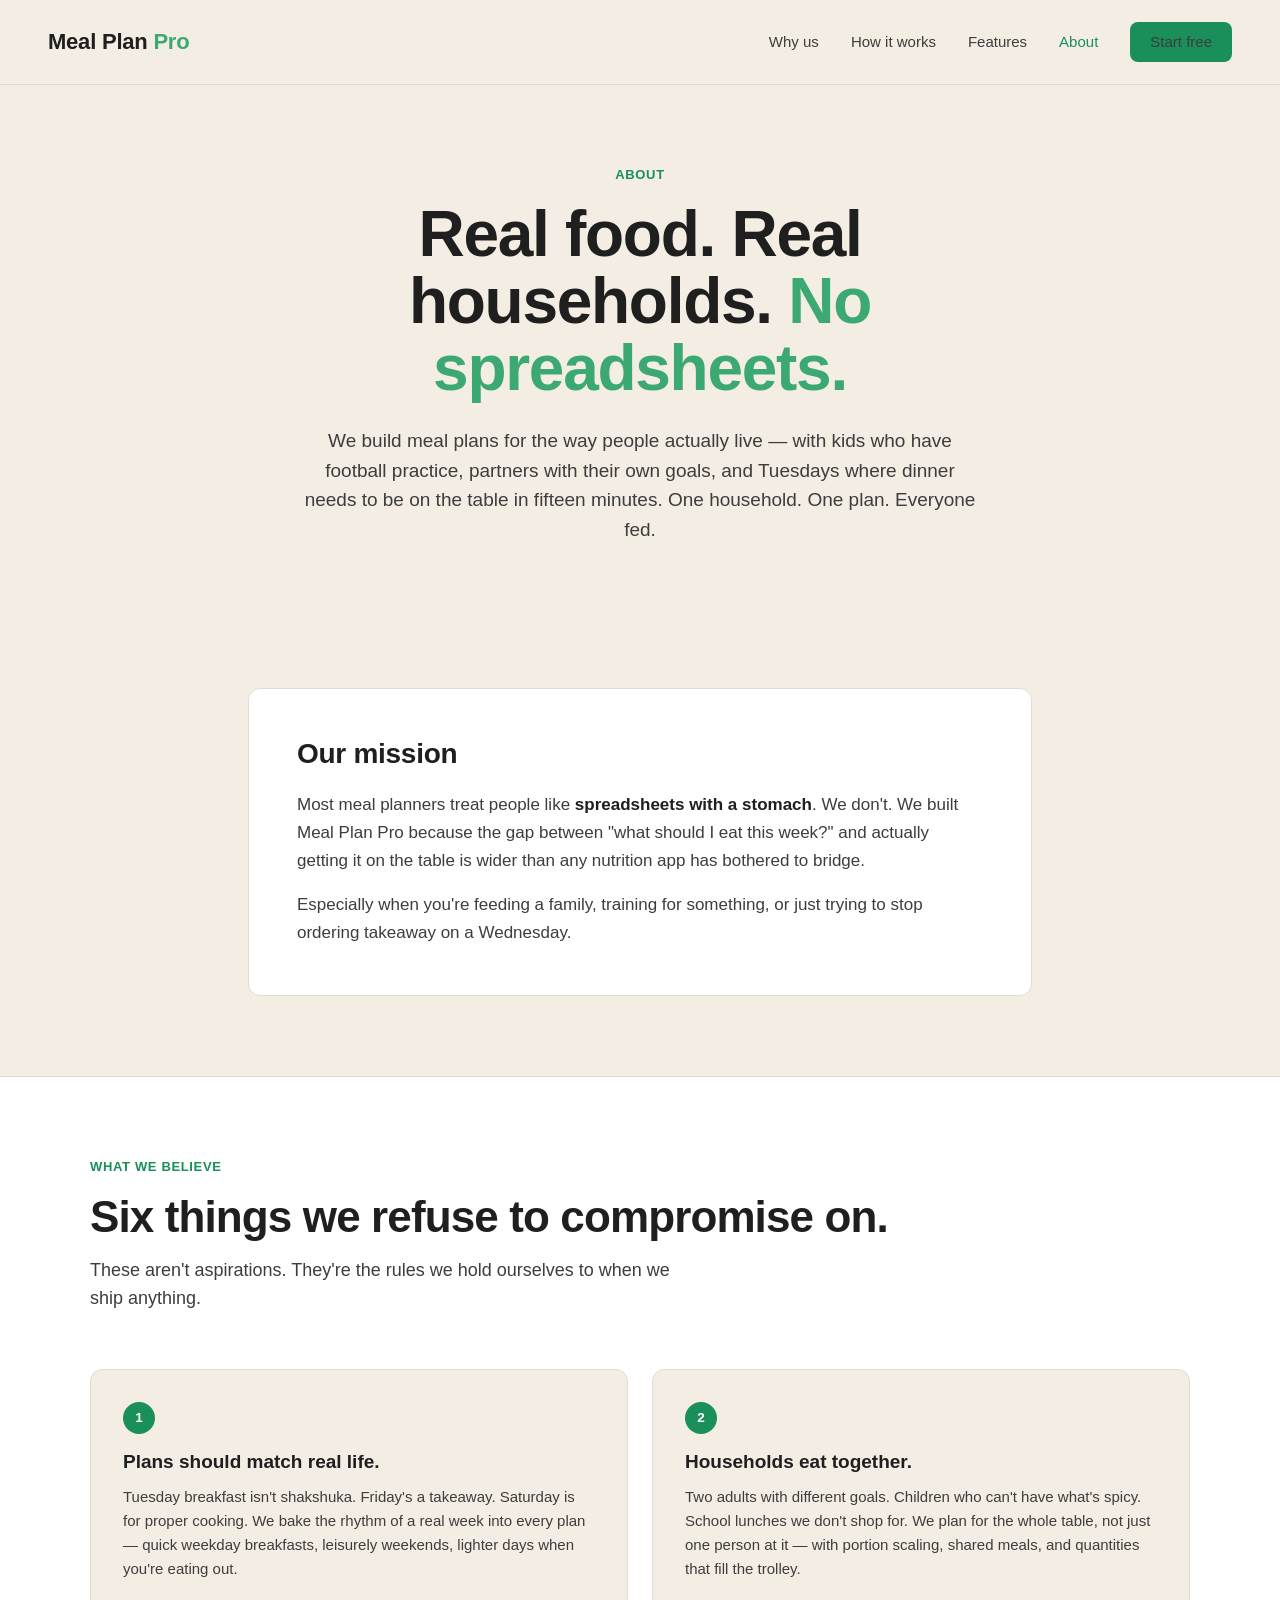
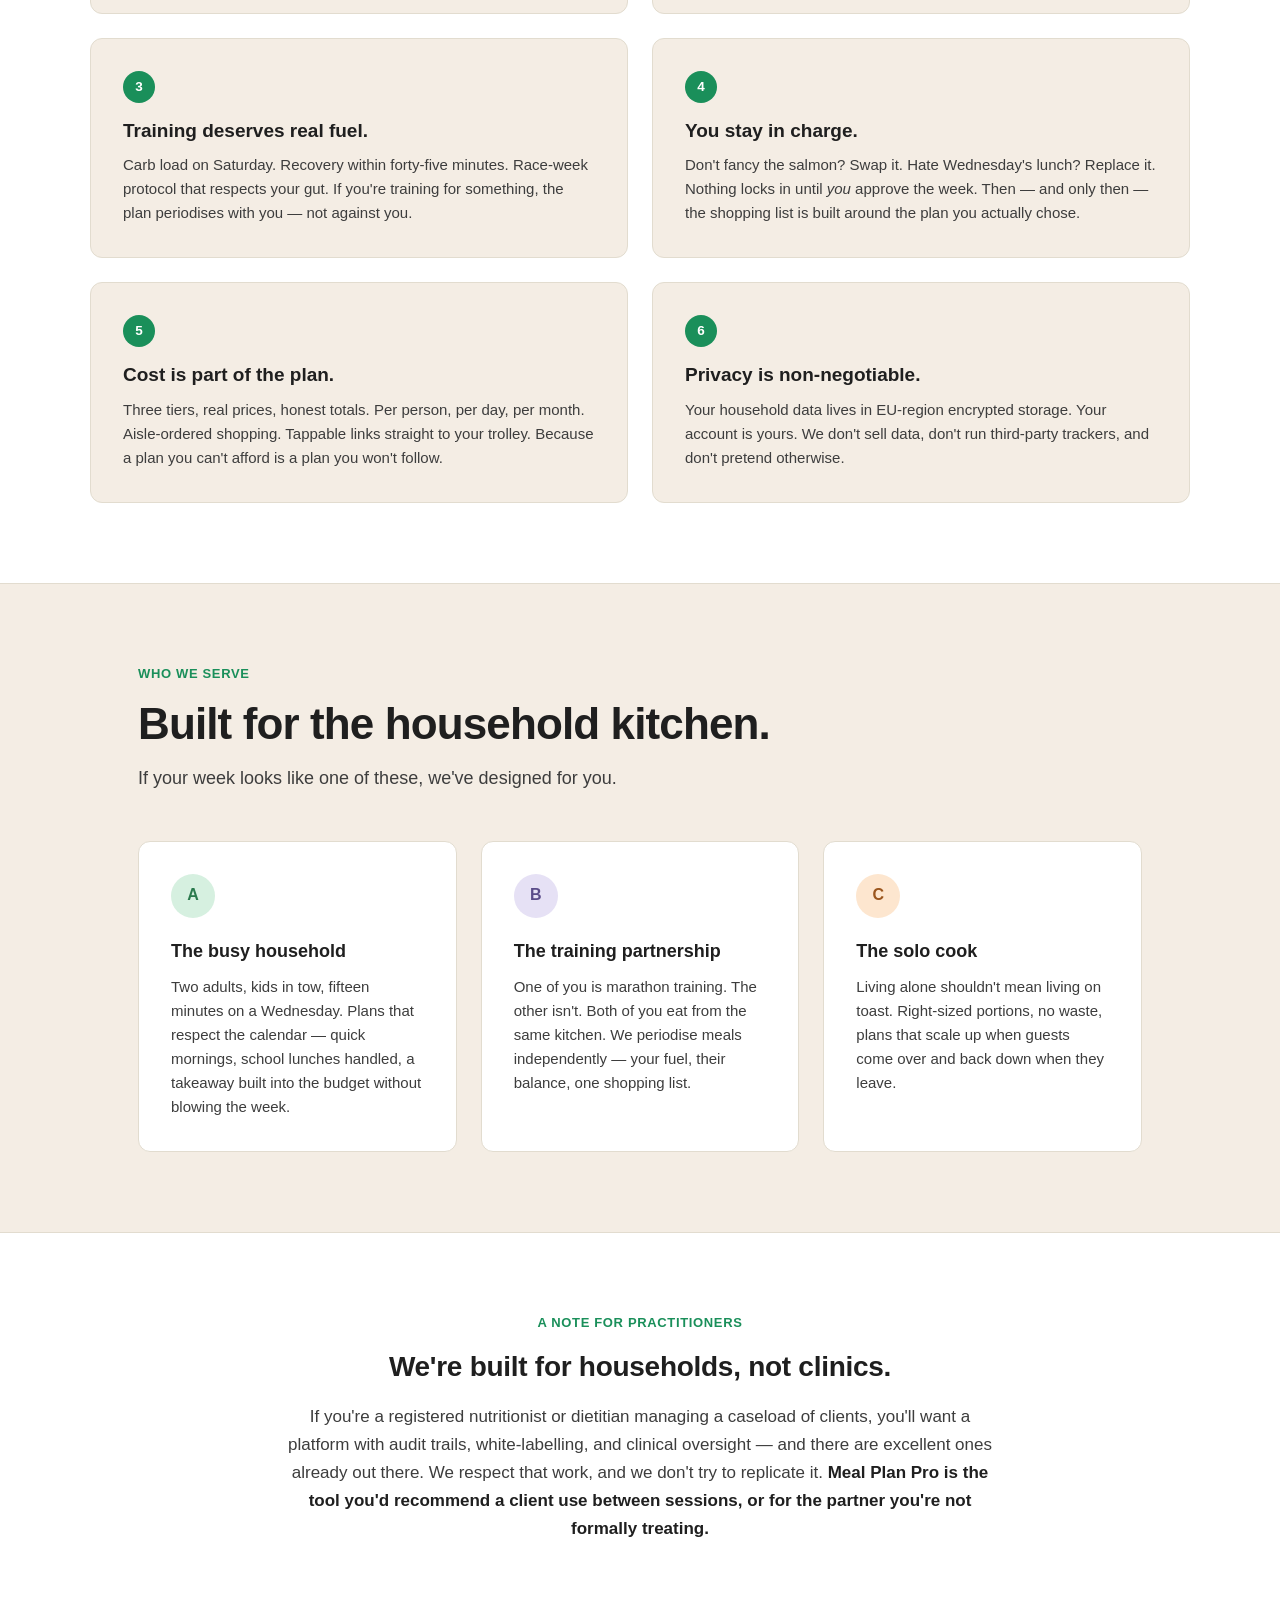
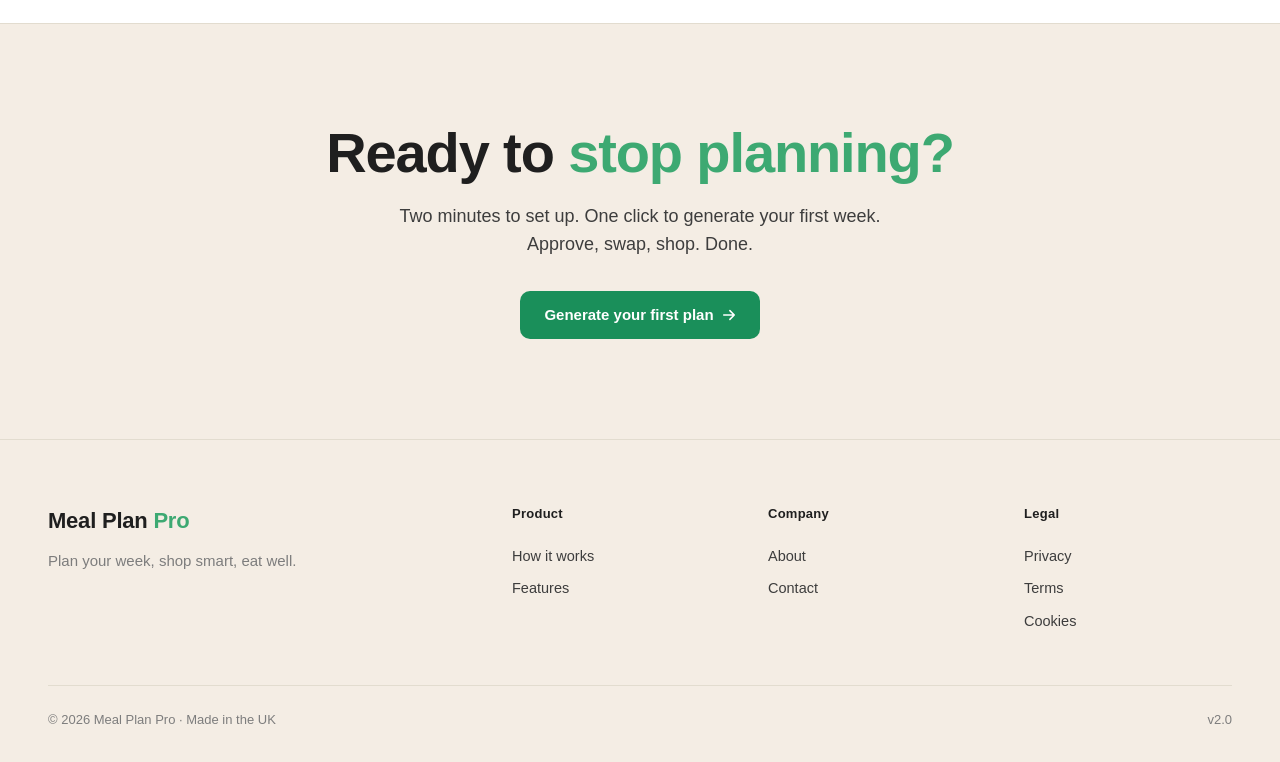
==== about.html @ d44e3ed5 "Add files via upload Initial Marketing Site" ====
<!DOCTYPE html>
<html lang="en-GB">
<head>
<meta charset="UTF-8">
<meta name="viewport" content="width=device-width, initial-scale=1.0">
<title>About — Meal Plan Pro</title>
<style>
  :root {
    --green-primary: #1a8f5a;
    --green-primary-dark: #15784a;
    --green-accent: #3da972;
    --cream: #f4ede4;
    --white: #ffffff;
    --ink: #1f1f1f;
    --ink-soft: #3d3d3d;
    --grey: #7d7d7d;
    --grey-light: #b8b3a9;
    --rule: #e2dccf;
    --chip-omega: #d6f0e0;
    --chip-omega-text: #2a7a4d;
    --chip-tag: #e6e1f5;
    --chip-tag-text: #5b4d8a;
  }

  * { box-sizing: border-box; margin: 0; padding: 0; }
  html { scroll-behavior: smooth; }

  body {
    font-family: "Segoe UI", -apple-system, BlinkMacSystemFont, "Helvetica Neue", Arial, sans-serif;
    background: var(--cream);
    color: var(--ink);
    line-height: 1.55;
    font-size: 16px;
    overflow-x: hidden;
  }

  header {
    border-bottom: 1px solid var(--rule);
    padding: 22px 48px;
    display: flex;
    justify-content: space-between;
    align-items: center;
    position: sticky;
    top: 0;
    z-index: 50;
    backdrop-filter: blur(8px);
    background: rgba(244, 237, 228, 0.94);
  }

  .logo {
    font-size: 22px;
    font-weight: 700;
    letter-spacing: -0.01em;
    color: var(--ink);
    text-decoration: none;
  }
  .logo span { color: var(--green-accent); }

  .nav-links {
    display: flex;
    gap: 32px;
    align-items: center;
  }

  .nav-links a {
    color: var(--ink-soft);
    text-decoration: none;
    font-size: 15px;
    font-weight: 500;
    transition: color 0.2s;
  }

  .nav-links a:hover { color: var(--green-primary); }
  .nav-links a.active { color: var(--green-primary); }

  .btn-primary {
    background: var(--green-primary);
    color: var(--white);
    padding: 10px 20px;
    border-radius: 8px;
    text-decoration: none;
    font-size: 14.5px;
    font-weight: 600;
    transition: background 0.2s;
    display: inline-flex;
    align-items: center;
    gap: 8px;
    border: none;
    cursor: pointer;
    line-height: 1.3;
  }

  .btn-primary:hover { background: var(--green-primary-dark); }
  .btn-primary.lg { padding: 14px 24px; font-size: 15px; border-radius: 10px; }

  /* HERO */
  .hero {
    padding: 80px 48px 64px;
    max-width: 880px;
    margin: 0 auto;
    text-align: center;
  }

  .section-eyebrow {
    font-size: 13px;
    font-weight: 600;
    color: var(--green-primary);
    letter-spacing: 0.05em;
    margin-bottom: 16px;
    text-transform: uppercase;
  }

  .hero h1 {
    font-size: clamp(40px, 5.5vw, 64px);
    font-weight: 700;
    line-height: 1.05;
    letter-spacing: -0.02em;
    margin-bottom: 24px;
    color: var(--ink);
  }

  .hero h1 .accent { color: var(--green-accent); }

  .hero-lede {
    font-size: 19px;
    line-height: 1.55;
    color: var(--ink-soft);
    max-width: 680px;
    margin: 0 auto;
  }

  /* MISSION */
  .mission {
    padding: 80px 48px;
    max-width: 880px;
    margin: 0 auto;
  }

  .mission-block {
    background: var(--white);
    border: 1px solid var(--rule);
    border-radius: 12px;
    padding: 48px;
  }

  .mission-block h2 {
    font-size: 28px;
    font-weight: 700;
    line-height: 1.2;
    letter-spacing: -0.01em;
    margin-bottom: 20px;
    color: var(--ink);
  }

  .mission-block p {
    font-size: 17px;
    line-height: 1.65;
    color: var(--ink-soft);
    margin-bottom: 16px;
  }

  .mission-block p:last-child { margin-bottom: 0; }

  .mission-block strong {
    color: var(--ink);
    font-weight: 600;
  }

  /* PRINCIPLES */
  .principles {
    padding: 80px 48px;
    background: var(--white);
    border-top: 1px solid var(--rule);
    border-bottom: 1px solid var(--rule);
  }

  .principles-inner {
    max-width: 1100px;
    margin: 0 auto;
  }

  .principles h2 {
    font-size: clamp(32px, 4vw, 44px);
    font-weight: 700;
    line-height: 1.1;
    letter-spacing: -0.02em;
    margin-bottom: 16px;
    color: var(--ink);
  }

  .principles-lede {
    font-size: 18px;
    color: var(--ink-soft);
    margin-bottom: 56px;
    max-width: 600px;
  }

  .principles-grid {
    display: grid;
    grid-template-columns: repeat(2, 1fr);
    gap: 24px;
  }

  .principle {
    padding: 32px;
    border: 1px solid var(--rule);
    border-radius: 12px;
    background: var(--cream);
    transition: transform 0.3s, box-shadow 0.3s;
  }

  .principle:hover {
    transform: translateY(-2px);
    box-shadow: 0 8px 24px -10px rgba(31, 31, 31, 0.1);
  }

  .principle-num {
    display: inline-block;
    width: 32px;
    height: 32px;
    border-radius: 50%;
    background: var(--green-primary);
    color: var(--white);
    text-align: center;
    line-height: 32px;
    font-weight: 700;
    font-size: 13.5px;
    margin-bottom: 16px;
  }

  .principle h3 {
    font-size: 19px;
    font-weight: 600;
    line-height: 1.3;
    margin-bottom: 10px;
    color: var(--ink);
  }

  .principle p {
    font-size: 15px;
    line-height: 1.6;
    color: var(--ink-soft);
  }

  /* HOUSEHOLDS */
  .households {
    padding: 80px 48px;
    max-width: 1100px;
    margin: 0 auto;
  }

  .households h2 {
    font-size: clamp(32px, 4vw, 44px);
    font-weight: 700;
    line-height: 1.1;
    letter-spacing: -0.02em;
    margin-bottom: 16px;
    color: var(--ink);
  }

  .households-lede {
    font-size: 18px;
    color: var(--ink-soft);
    margin-bottom: 48px;
    max-width: 600px;
  }

  .household-cards {
    display: grid;
    grid-template-columns: repeat(3, 1fr);
    gap: 24px;
  }

  .household-card {
    background: var(--white);
    border: 1px solid var(--rule);
    border-radius: 12px;
    padding: 32px;
    transition: transform 0.3s, box-shadow 0.3s;
  }

  .household-card:hover {
    transform: translateY(-2px);
    box-shadow: 0 8px 24px -10px rgba(31, 31, 31, 0.1);
  }

  .household-icon {
    width: 44px;
    height: 44px;
    border-radius: 50%;
    background: var(--chip-omega);
    color: var(--chip-omega-text);
    display: flex;
    align-items: center;
    justify-content: center;
    font-weight: 700;
    font-size: 16px;
    margin-bottom: 20px;
  }

  .household-card:nth-child(2) .household-icon {
    background: var(--chip-tag);
    color: var(--chip-tag-text);
  }

  .household-card:nth-child(3) .household-icon {
    background: #fde6cf;
    color: #9b561e;
  }

  .household-card h3 {
    font-size: 18px;
    font-weight: 600;
    margin-bottom: 10px;
    color: var(--ink);
  }

  .household-card p {
    font-size: 15px;
    line-height: 1.6;
    color: var(--ink-soft);
  }

  /* PRACTITIONERS NOTE */
  .pract {
    padding: 80px 48px;
    background: var(--white);
    border-top: 1px solid var(--rule);
    border-bottom: 1px solid var(--rule);
  }

  .pract-inner {
    max-width: 720px;
    margin: 0 auto;
    text-align: center;
  }

  .pract h2 {
    font-size: 28px;
    font-weight: 700;
    line-height: 1.2;
    letter-spacing: -0.01em;
    margin-bottom: 20px;
    color: var(--ink);
  }

  .pract p {
    font-size: 17px;
    line-height: 1.65;
    color: var(--ink-soft);
  }

  .pract p strong { color: var(--ink); font-weight: 600; }

  /* CTA */
  .cta {
    padding: 100px 48px;
    text-align: center;
  }

  .cta-inner {
    max-width: 720px;
    margin: 0 auto;
  }

  .cta h2 {
    font-size: clamp(36px, 4.5vw, 56px);
    font-weight: 700;
    line-height: 1.05;
    letter-spacing: -0.02em;
    margin-bottom: 20px;
    color: var(--ink);
  }

  .cta h2 .accent { color: var(--green-accent); }

  .cta p {
    font-size: 18px;
    line-height: 1.55;
    color: var(--ink-soft);
    margin-bottom: 32px;
    max-width: 540px;
    margin-left: auto;
    margin-right: auto;
  }

  /* FOOTER */
  footer {
    padding: 64px 48px 32px;
    background: var(--cream);
    border-top: 1px solid var(--rule);
  }

  .footer-inner {
    max-width: 1280px;
    margin: 0 auto;
    display: grid;
    grid-template-columns: 2fr 1fr 1fr 1fr;
    gap: 48px;
    margin-bottom: 48px;
  }

  .footer-brand {
    font-size: 22px;
    font-weight: 700;
    letter-spacing: -0.01em;
    margin-bottom: 12px;
  }
  .footer-brand span { color: var(--green-accent); }

  .footer-tagline {
    font-size: 15px;
    color: var(--grey);
    max-width: 280px;
    line-height: 1.5;
  }

  .footer-col h5 {
    font-size: 13px;
    font-weight: 600;
    color: var(--ink);
    margin-bottom: 16px;
    letter-spacing: 0.02em;
  }

  .footer-col a {
    display: block;
    color: var(--ink-soft);
    text-decoration: none;
    font-size: 14.5px;
    padding: 5px 0;
    transition: color 0.2s;
  }

  .footer-col a:hover { color: var(--green-primary); }

  .footer-bottom {
    max-width: 1280px;
    margin: 0 auto;
    padding-top: 24px;
    border-top: 1px solid var(--rule);
    display: flex;
    justify-content: space-between;
    flex-wrap: wrap;
    gap: 12px;
    font-size: 13px;
    color: var(--grey);
  }

  /* RESPONSIVE */
  @media (max-width: 900px) {
    header { padding: 16px 24px; }
    .nav-links { gap: 12px; }
    .nav-links a:not(.btn-primary) { display: none; }
    .hero { padding: 56px 24px 48px; }
    .mission { padding: 48px 24px; }
    .mission-block { padding: 32px; }
    .principles, .pract { padding: 64px 24px; }
    .households { padding: 64px 24px; }
    .principles-grid { grid-template-columns: 1fr; gap: 16px; }
    .household-cards { grid-template-columns: 1fr; }
    .cta { padding: 64px 24px; }
    .footer-inner { grid-template-columns: 1fr 1fr; gap: 32px; }
  }

  @media (max-width: 500px) {
    .footer-inner { grid-template-columns: 1fr; }
  }
</style>
</head>
<body>

<header>
  <a href="index.html" class="logo">Meal Plan <span>Pro</span></a>
  <nav class="nav-links">
    <a href="index.html#problem">Why us</a>
    <a href="how-it-works.html">How it works</a>
    <a href="index.html#features">Features</a>
    <a href="about.html" class="active">About</a>
    <a href="https://meal-plan-frontend-4tsb.onrender.com" class="btn-primary">Start free</a>
  </nav>
</header>

<section class="hero">
  <div class="section-eyebrow">About</div>
  <h1>Real food. Real households. <span class="accent">No spreadsheets.</span></h1>
  <p class="hero-lede">
    We build meal plans for the way people actually live — with kids who have football practice, partners with their own goals, and Tuesdays where dinner needs to be on the table in fifteen minutes. One household. One plan. Everyone fed.
  </p>
</section>

<section class="mission">
  <div class="mission-block">
    <h2>Our mission</h2>
    <p>Most meal planners treat people like <strong>spreadsheets with a stomach</strong>. We don't. We built Meal Plan Pro because the gap between "what should I eat this week?" and actually getting it on the table is wider than any nutrition app has bothered to bridge.</p>
    <p>Especially when you're feeding a family, training for something, or just trying to stop ordering takeaway on a Wednesday.</p>
  </div>
</section>

<section class="principles">
  <div class="principles-inner">
    <div class="section-eyebrow">What we believe</div>
    <h2>Six things we refuse to compromise on.</h2>
    <p class="principles-lede">These aren't aspirations. They're the rules we hold ourselves to when we ship anything.</p>

    <div class="principles-grid">
      <div class="principle">
        <div class="principle-num">1</div>
        <h3>Plans should match real life.</h3>
        <p>Tuesday breakfast isn't shakshuka. Friday's a takeaway. Saturday is for proper cooking. We bake the rhythm of a real week into every plan — quick weekday breakfasts, leisurely weekends, lighter days when you're eating out.</p>
      </div>
      <div class="principle">
        <div class="principle-num">2</div>
        <h3>Households eat together.</h3>
        <p>Two adults with different goals. Children who can't have what's spicy. School lunches we don't shop for. We plan for the whole table, not just one person at it — with portion scaling, shared meals, and quantities that fill the trolley.</p>
      </div>
      <div class="principle">
        <div class="principle-num">3</div>
        <h3>Training deserves real fuel.</h3>
        <p>Carb load on Saturday. Recovery within forty-five minutes. Race-week protocol that respects your gut. If you're training for something, the plan periodises with you — not against you.</p>
      </div>
      <div class="principle">
        <div class="principle-num">4</div>
        <h3>You stay in charge.</h3>
        <p>Don't fancy the salmon? Swap it. Hate Wednesday's lunch? Replace it. Nothing locks in until <em>you</em> approve the week. Then — and only then — the shopping list is built around the plan you actually chose.</p>
      </div>
      <div class="principle">
        <div class="principle-num">5</div>
        <h3>Cost is part of the plan.</h3>
        <p>Three tiers, real prices, honest totals. Per person, per day, per month. Aisle-ordered shopping. Tappable links straight to your trolley. Because a plan you can't afford is a plan you won't follow.</p>
      </div>
      <div class="principle">
        <div class="principle-num">6</div>
        <h3>Privacy is non-negotiable.</h3>
        <p>Your household data lives in EU-region encrypted storage. Your account is yours. We don't sell data, don't run third-party trackers, and don't pretend otherwise.</p>
      </div>
    </div>
  </div>
</section>

<section class="households">
  <div class="section-eyebrow">Who we serve</div>
  <h2>Built for the household kitchen.</h2>
  <p class="households-lede">If your week looks like one of these, we've designed for you.</p>

  <div class="household-cards">
    <div class="household-card">
      <div class="household-icon">A</div>
      <h3>The busy household</h3>
      <p>Two adults, kids in tow, fifteen minutes on a Wednesday. Plans that respect the calendar — quick mornings, school lunches handled, a takeaway built into the budget without blowing the week.</p>
    </div>
    <div class="household-card">
      <div class="household-icon">B</div>
      <h3>The training partnership</h3>
      <p>One of you is marathon training. The other isn't. Both of you eat from the same kitchen. We periodise meals independently — your fuel, their balance, one shopping list.</p>
    </div>
    <div class="household-card">
      <div class="household-icon">C</div>
      <h3>The solo cook</h3>
      <p>Living alone shouldn't mean living on toast. Right-sized portions, no waste, plans that scale up when guests come over and back down when they leave.</p>
    </div>
  </div>
</section>

<section class="pract">
  <div class="pract-inner">
    <div class="section-eyebrow">A note for practitioners</div>
    <h2>We're built for households, not clinics.</h2>
    <p>If you're a registered nutritionist or dietitian managing a caseload of clients, you'll want a platform with audit trails, white-labelling, and clinical oversight — and there are excellent ones already out there. We respect that work, and we don't try to replicate it. <strong>Meal Plan Pro is the tool you'd recommend a client use between sessions, or for the partner you're not formally treating.</strong></p>
  </div>
</section>

<section class="cta">
  <div class="cta-inner">
    <h2>Ready to <span class="accent">stop planning?</span></h2>
    <p>Two minutes to set up. One click to generate your first week. Approve, swap, shop. Done.</p>
    <a href="https://meal-plan-frontend-4tsb.onrender.com" class="btn-primary lg">
      Generate your first plan
      <svg width="14" height="14" viewBox="0 0 16 16" fill="none">
        <path d="M2 8h12M9 3l5 5-5 5" stroke="currentColor" stroke-width="1.8" stroke-linecap="round" stroke-linejoin="round"/>
      </svg>
    </a>
  </div>
</section>

<footer>
  <div class="footer-inner">
    <div>
      <div class="footer-brand">Meal Plan <span>Pro</span></div>
      <div class="footer-tagline">Plan your week, shop smart, eat well.</div>
    </div>
    <div class="footer-col">
      <h5>Product</h5>
      <a href="how-it-works.html">How it works</a>
      <a href="index.html#features">Features</a>
      
    </div>
    <div class="footer-col">
      <h5>Company</h5>
      <a href="about.html">About</a>
      <a href="#">Contact</a>
    </div>
    <div class="footer-col">
      <h5>Legal</h5>
      <a href="#">Privacy</a>
      <a href="#">Terms</a>
      <a href="#">Cookies</a>
    </div>
  </div>
  <div class="footer-bottom">
    <div>© 2026 Meal Plan Pro · Made in the UK</div>
    <div>v2.0</div>
  </div>
</footer>

</body>
</html>
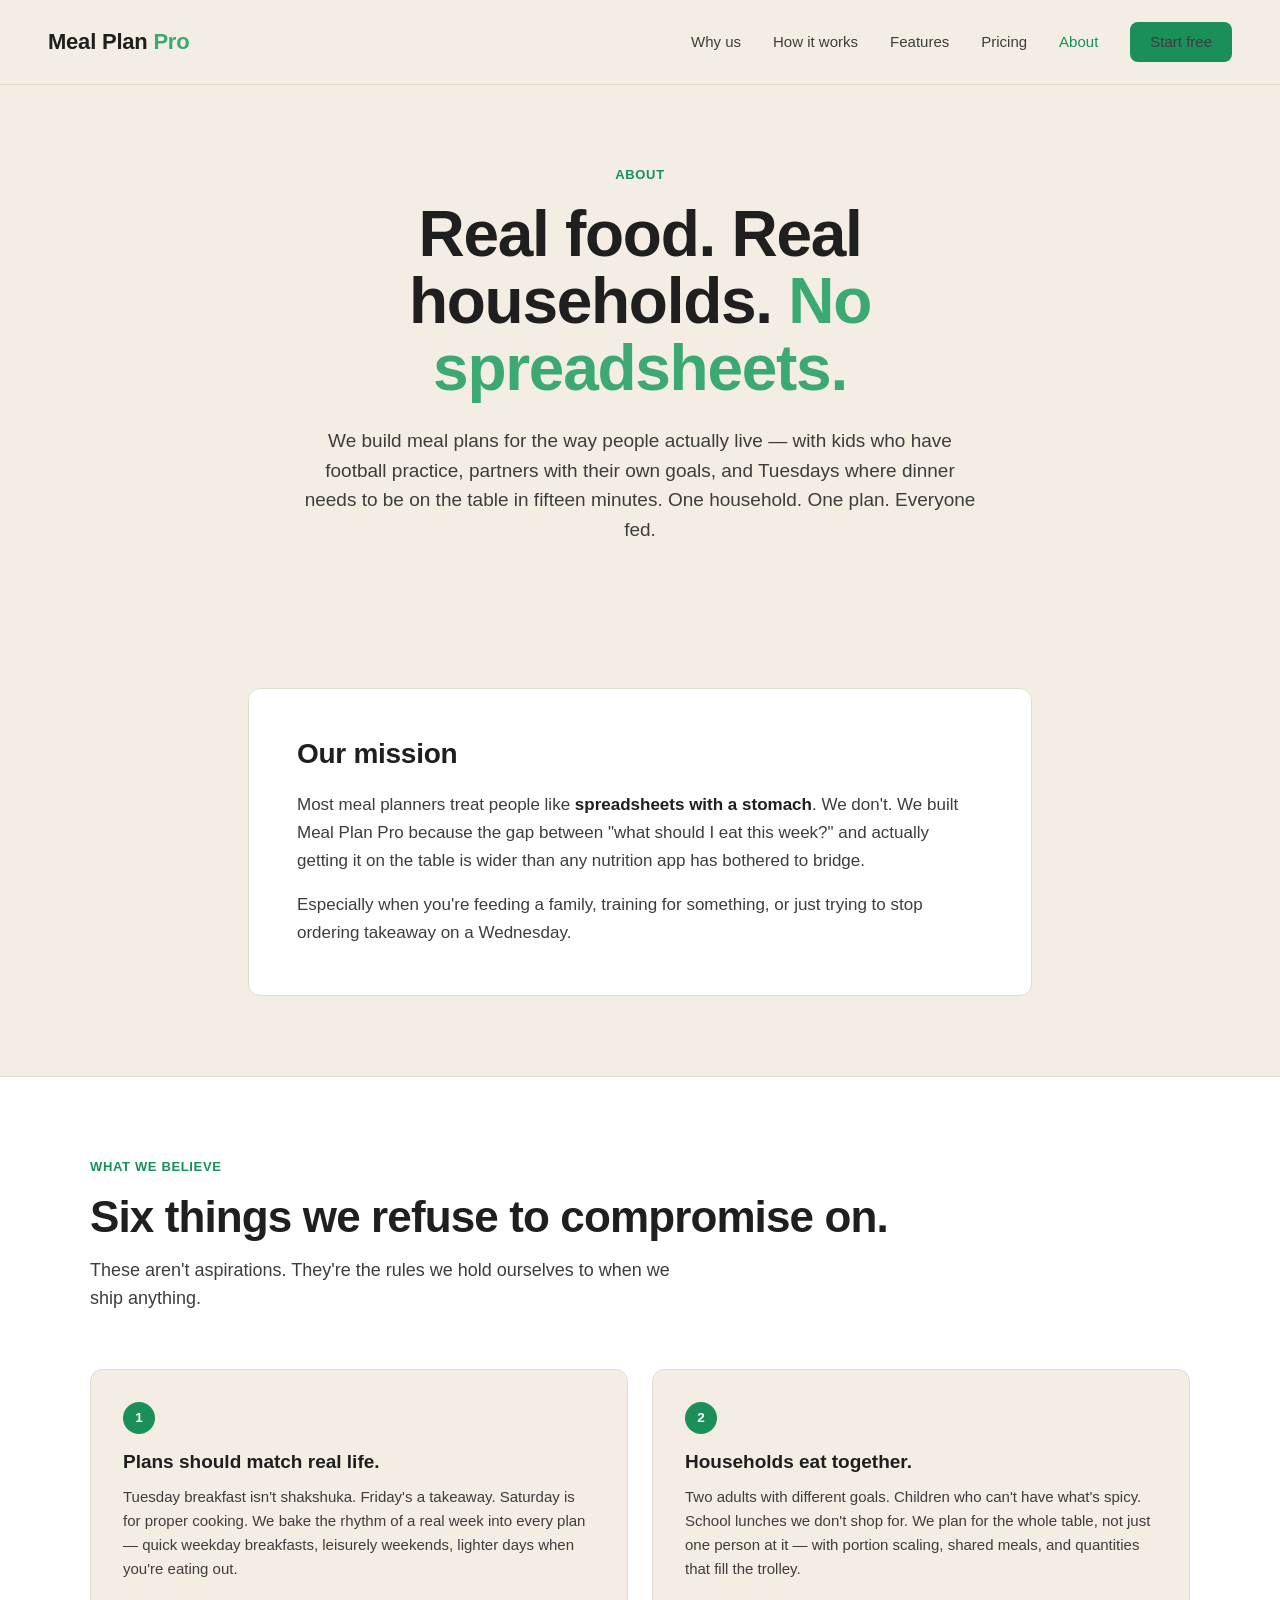
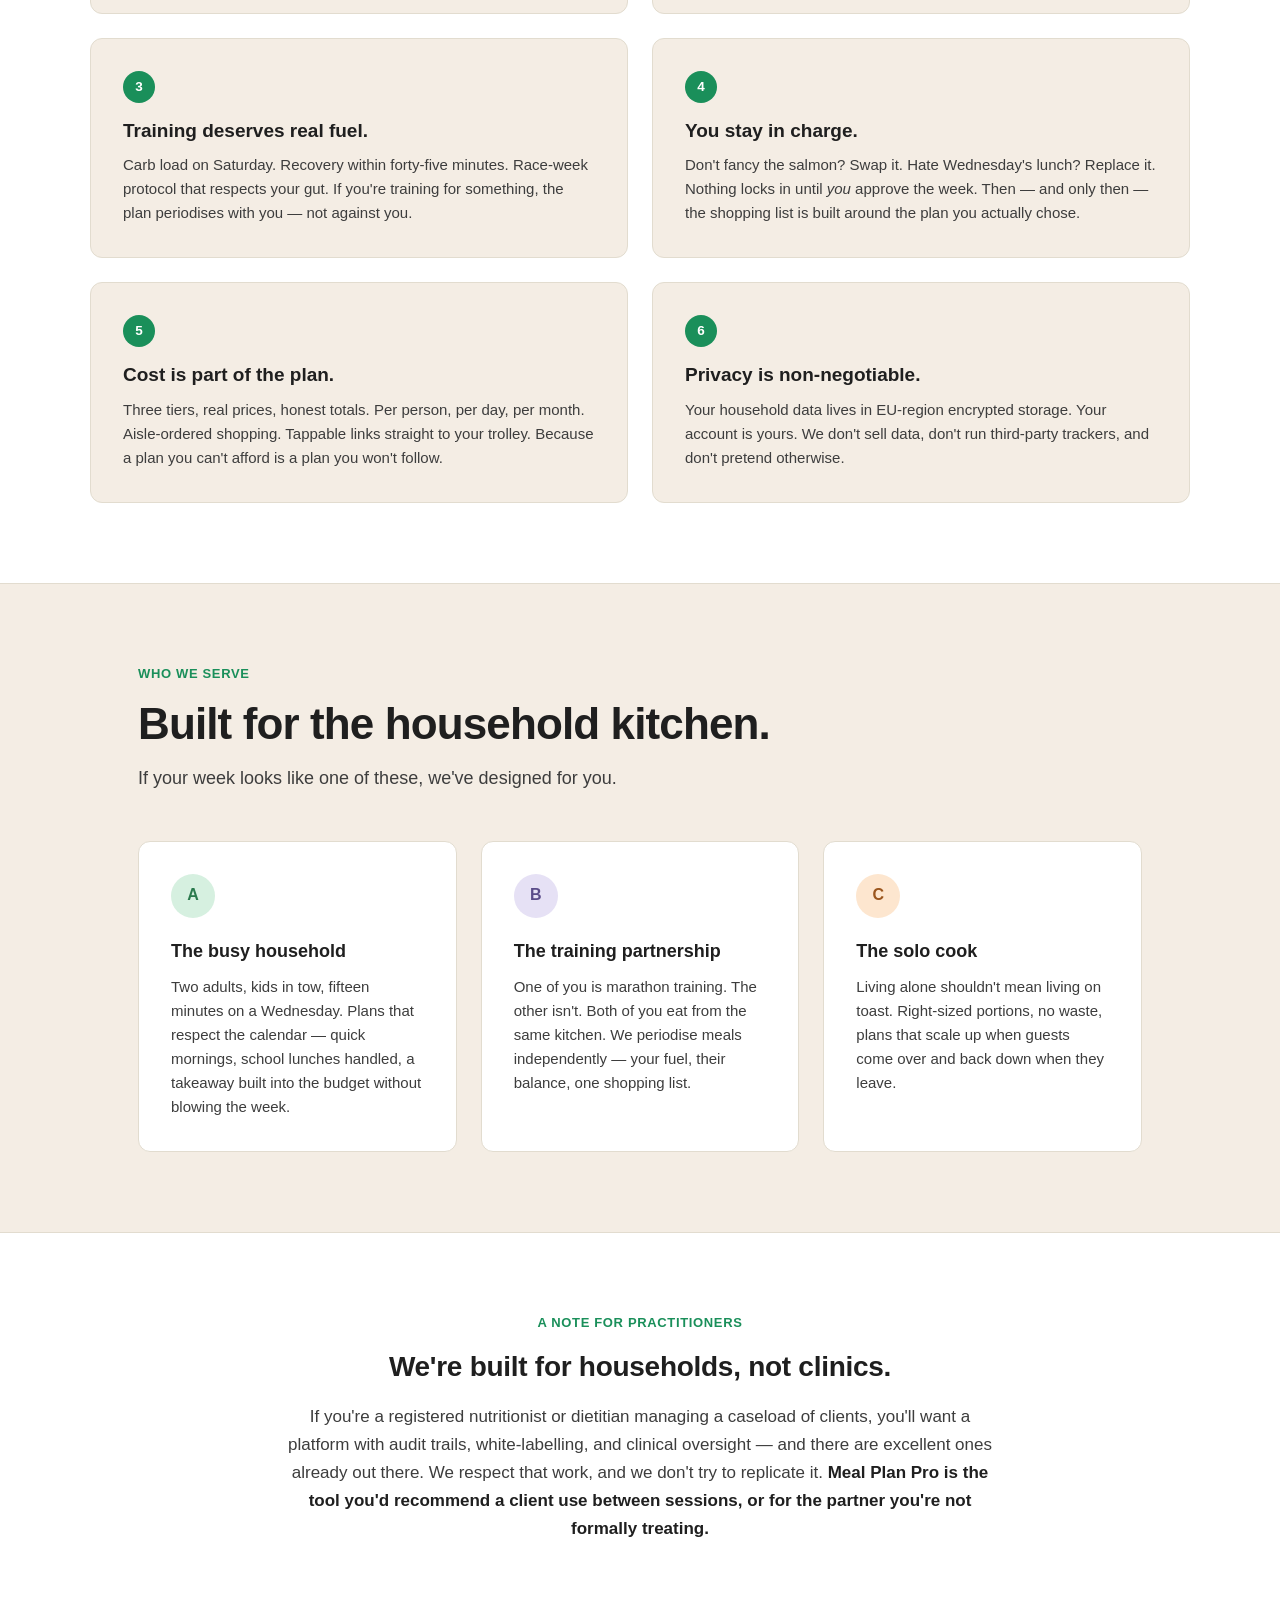
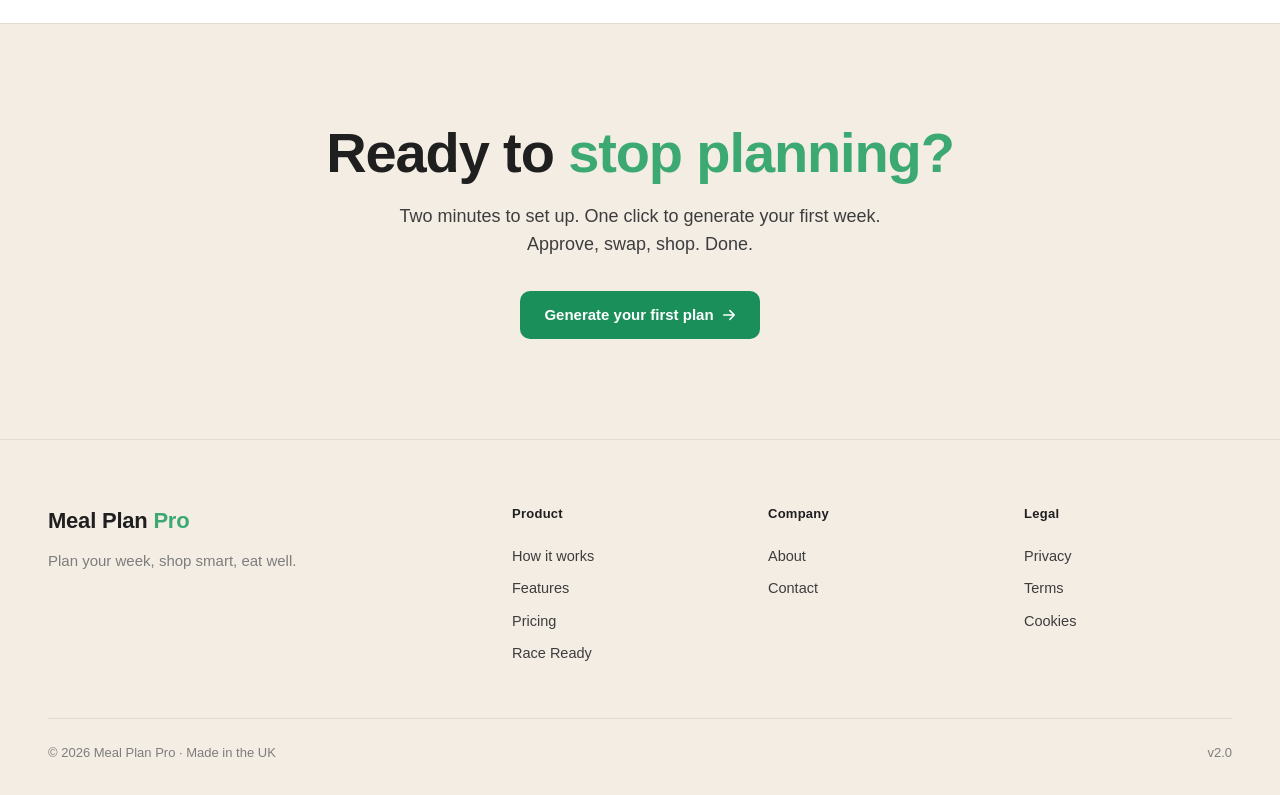
==== commit ef3cff4d: "Add files via upload Overwrite existing files" ====
--- a/about.html
+++ b/about.html
@@ -476,6 +476,7 @@
     <a href="index.html#problem">Why us</a>
     <a href="how-it-works.html">How it works</a>
     <a href="index.html#features">Features</a>
+    <a href="pricing.html">Pricing</a>
     <a href="about.html" class="active">About</a>
     <a href="https://meal-plan-frontend-4tsb.onrender.com" class="btn-primary">Start free</a>
   </nav>
@@ -593,7 +594,8 @@
       <h5>Product</h5>
       <a href="how-it-works.html">How it works</a>
       <a href="index.html#features">Features</a>
-      
+      <a href="pricing.html">Pricing</a>
+      <a href="pricing.html#race-ready">Race Ready</a>
     </div>
     <div class="footer-col">
       <h5>Company</h5>
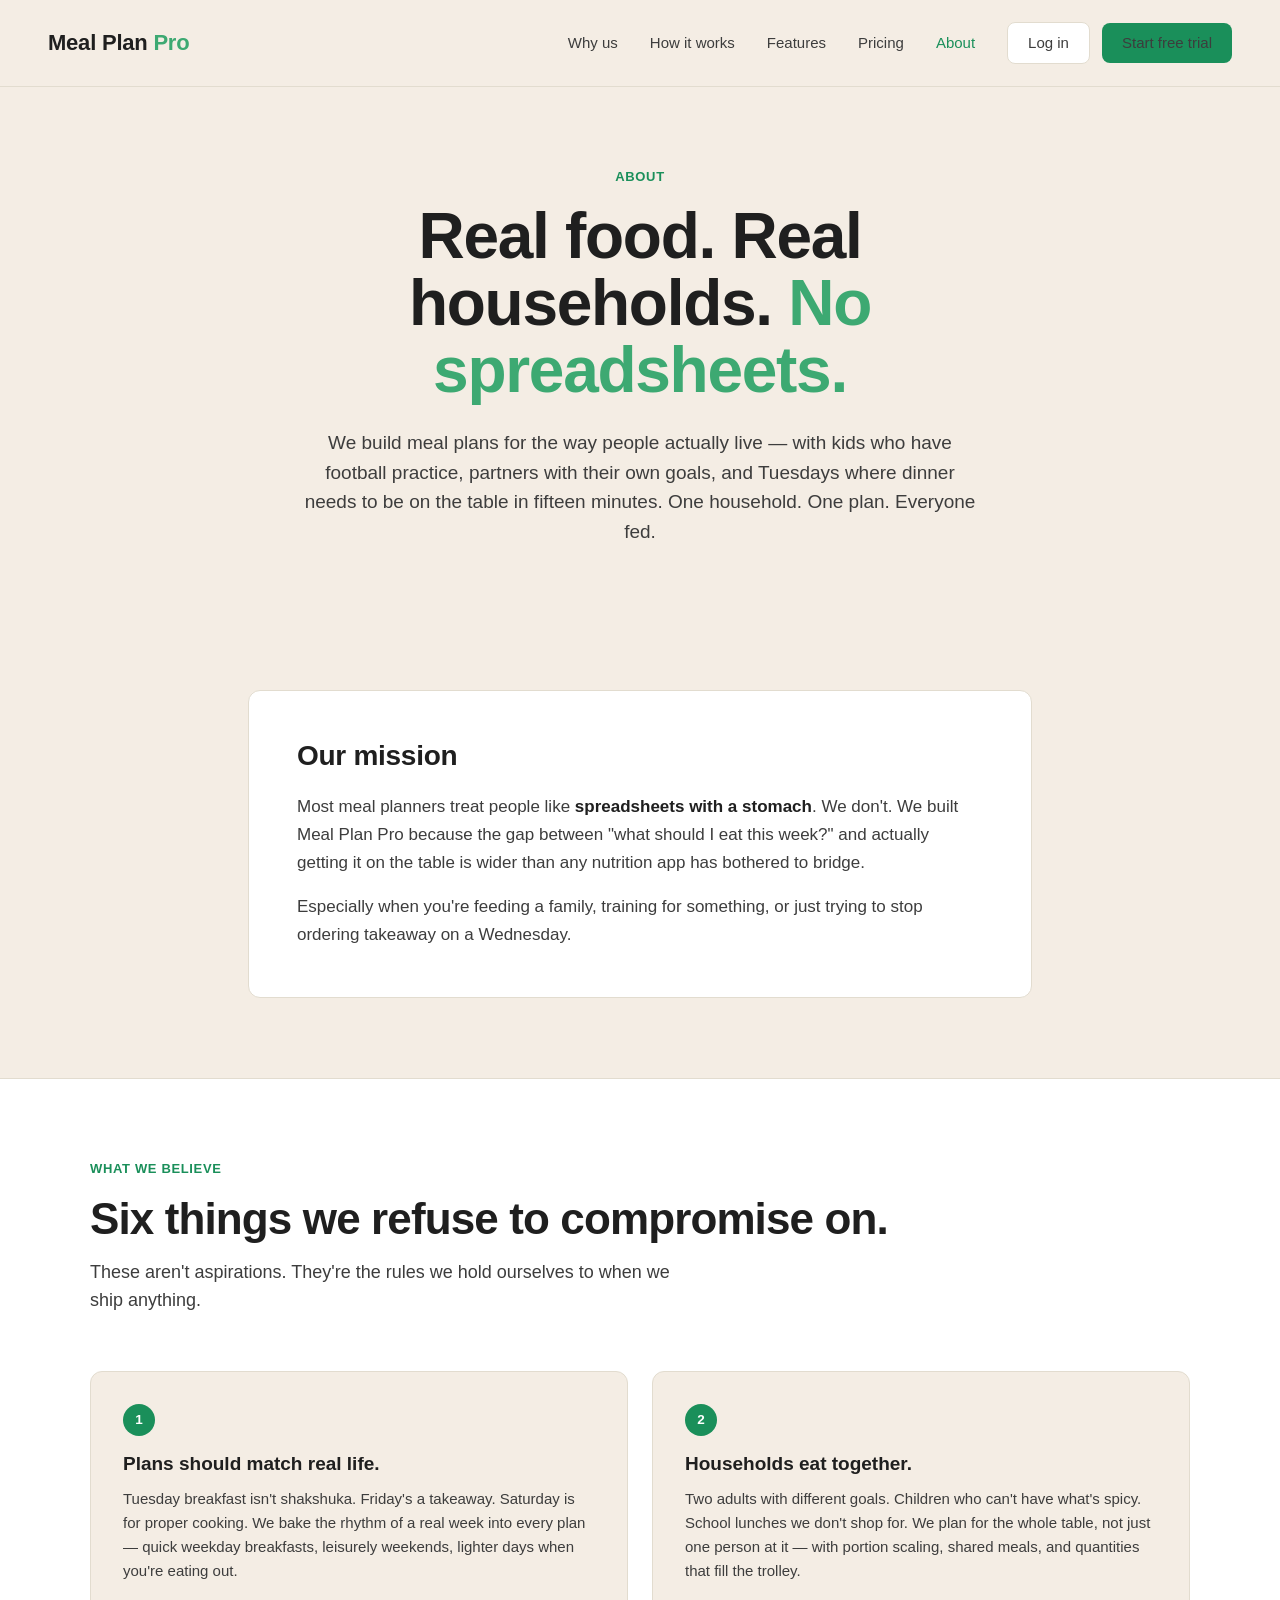
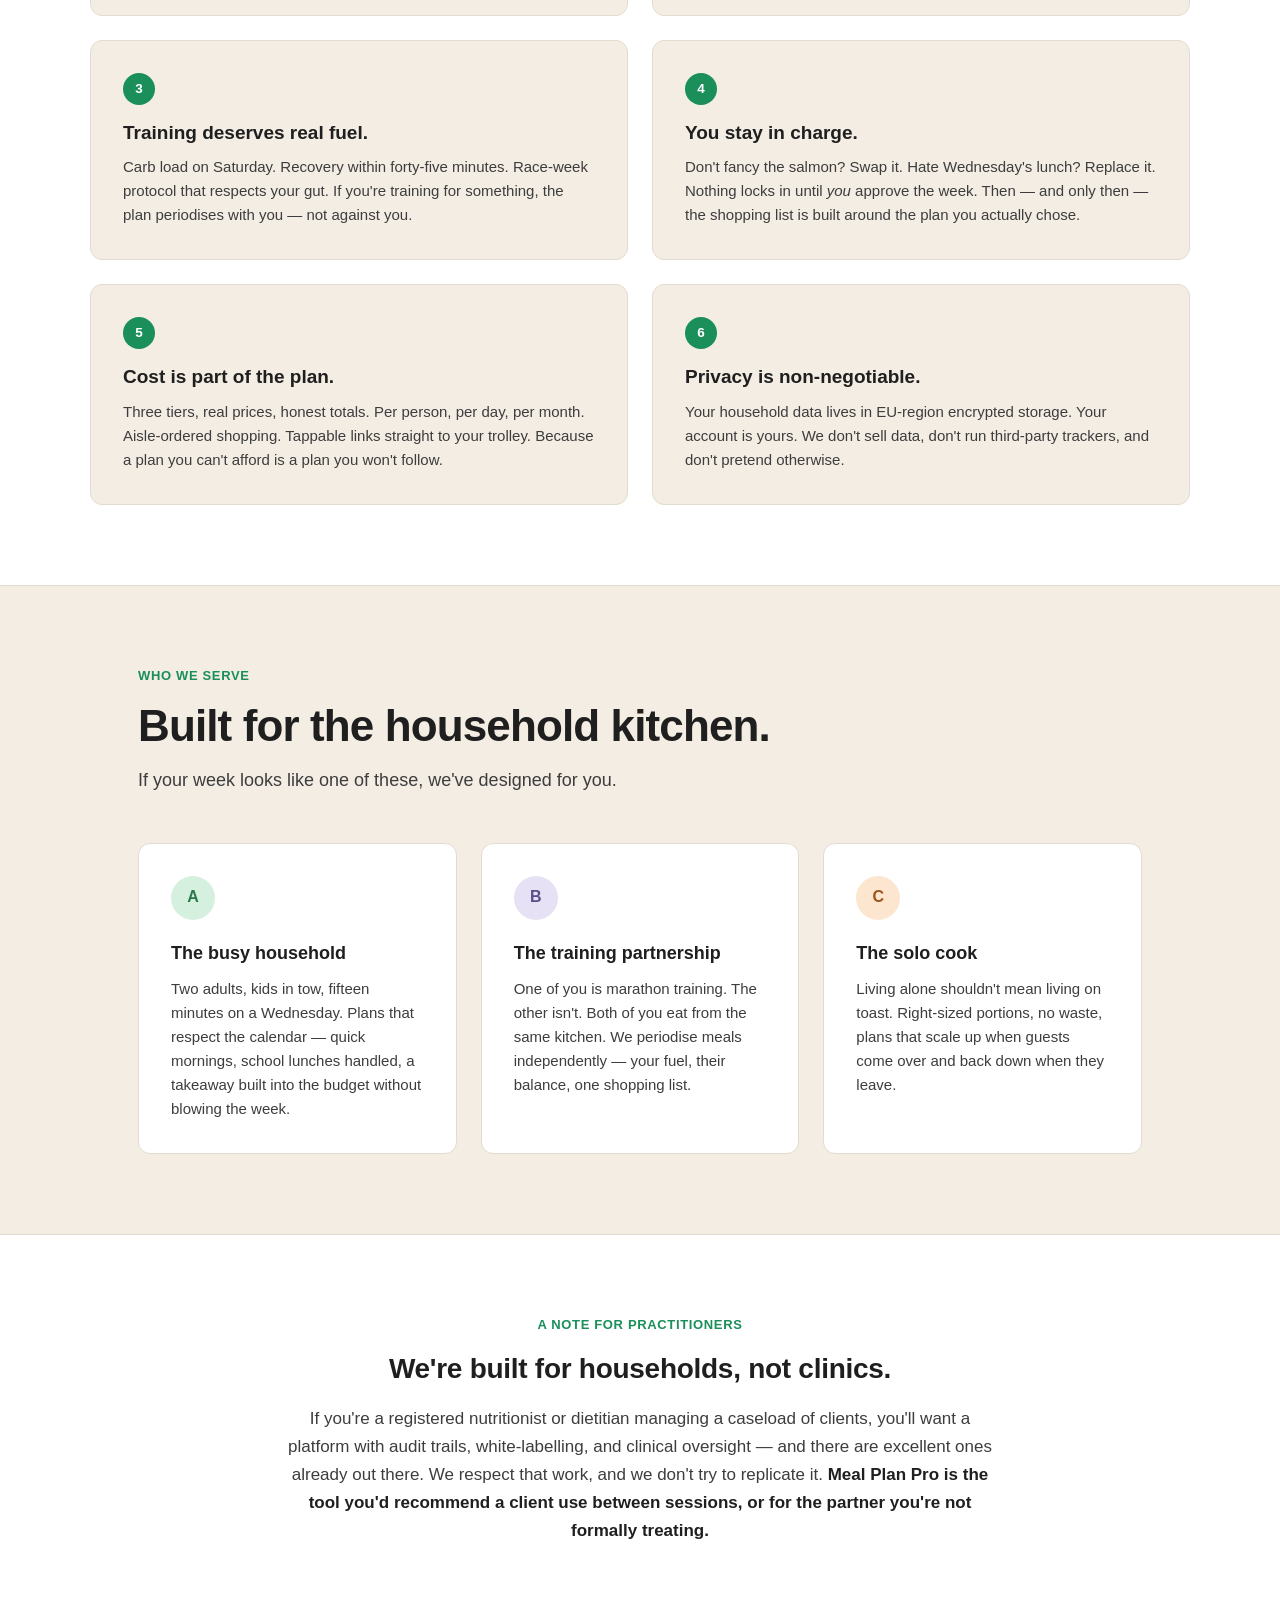
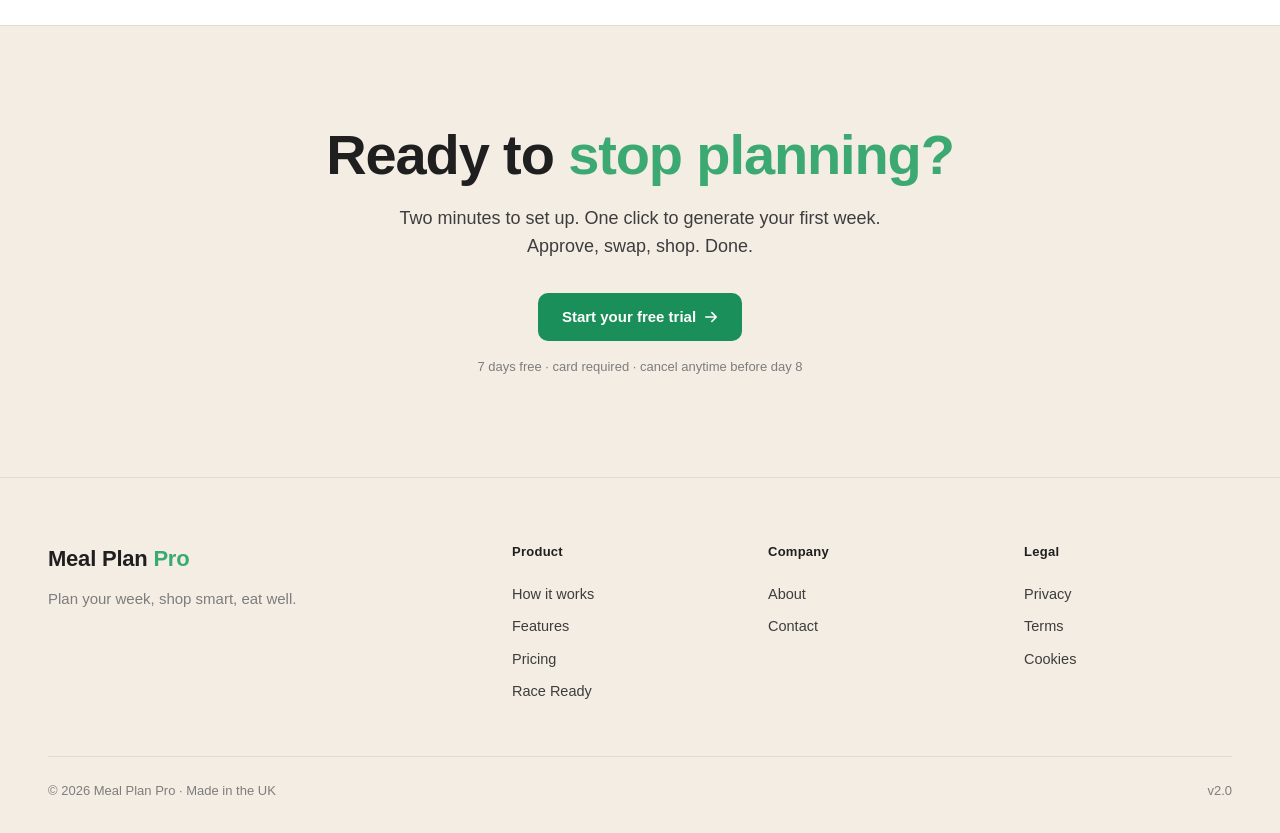
==== commit b79acb63: "Add files via upload Update pricing buttons" ====
--- a/about.html
+++ b/about.html
@@ -62,6 +62,10 @@
     align-items: center;
   }
 
+  .nav-links .nav-login + .btn-primary {
+    margin-left: -20px;
+  }
+
   .nav-links a {
     color: var(--ink-soft);
     text-decoration: none;
@@ -93,6 +97,33 @@
   .btn-primary:hover { background: var(--green-primary-dark); }
   .btn-primary.lg { padding: 14px 24px; font-size: 15px; border-radius: 10px; }
 
+  .btn-secondary {
+    background: var(--white);
+    color: var(--ink);
+    padding: 10px 20px;
+    border-radius: 8px;
+    text-decoration: none;
+    font-size: 14.5px;
+    font-weight: 500;
+    transition: border-color 0.2s, color 0.2s;
+    display: inline-flex;
+    align-items: center;
+    gap: 8px;
+    border: 1px solid var(--rule);
+    line-height: 1.3;
+  }
+
+  .btn-secondary:hover {
+    border-color: var(--green-primary);
+    color: var(--green-primary);
+  }
+
+  .cta-microcopy {
+    margin-top: 16px;
+    font-size: 13px;
+    color: var(--grey);
+  }
+
   /* HERO */
   .hero {
     padding: 80px 48px 64px;
@@ -478,7 +509,8 @@
     <a href="index.html#features">Features</a>
     <a href="pricing.html">Pricing</a>
     <a href="about.html" class="active">About</a>
-    <a href="https://meal-plan-frontend-4tsb.onrender.com" class="btn-primary">Start free</a>
+    <a href="https://meal-plan-frontend-4tsb.onrender.com" class="btn-secondary nav-login">Log in</a>
+    <a href="register.html?plan=everyday" class="btn-primary">Start free trial</a>
   </nav>
 </header>
 
@@ -575,12 +607,13 @@
   <div class="cta-inner">
     <h2>Ready to <span class="accent">stop planning?</span></h2>
     <p>Two minutes to set up. One click to generate your first week. Approve, swap, shop. Done.</p>
-    <a href="https://meal-plan-frontend-4tsb.onrender.com" class="btn-primary lg">
-      Generate your first plan
+    <a href="register.html?plan=everyday" class="btn-primary lg">
+      Start your free trial
       <svg width="14" height="14" viewBox="0 0 16 16" fill="none">
         <path d="M2 8h12M9 3l5 5-5 5" stroke="currentColor" stroke-width="1.8" stroke-linecap="round" stroke-linejoin="round"/>
       </svg>
     </a>
+    <div class="cta-microcopy">7 days free · card required · cancel anytime before day 8</div>
   </div>
 </section>
 
